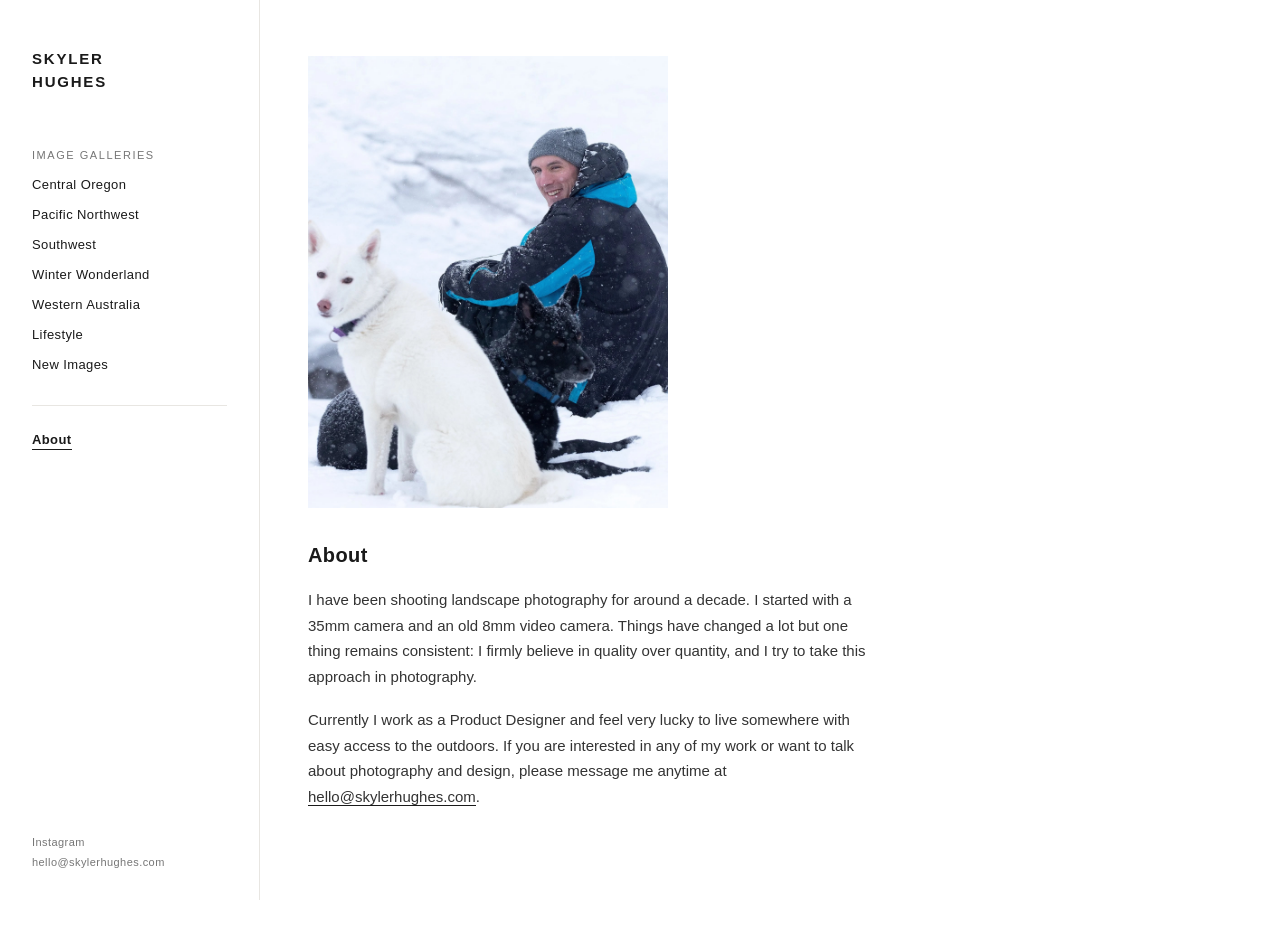
==== about/index.html @ 617a2b66 "Fix multi-page SEO build and improve on-page SEO The previous commit rewrote app.js for a per-page a" ====
<!DOCTYPE html>
<html lang="en">
<head>
<meta charset="UTF-8">
<meta name="viewport" content="width=device-width, initial-scale=1.0">
<title>About | Skyler Hughes Photography</title>
<meta name="description" content="I have been shooting landscape photography for around a decade. I started with a 35mm camera and an old 8mm video camera. Things have changed a lot but…">
<link rel="canonical" href="https://skylerhughes.github.io/skyler-hughes-photography/about/">

<meta property="og:type" content="website">
<meta property="og:title" content="About | Skyler Hughes Photography">
<meta property="og:description" content="I have been shooting landscape photography for around a decade. I started with a 35mm camera and an old 8mm video camera. Things have changed a lot but…">
<meta property="og:url" content="https://skylerhughes.github.io/skyler-hughes-photography/about/">
<meta property="og:image" content="https://skylerhughes.github.io/skyler-hughes-photography/images/skyler-hughes-portrait.jpg">

<meta name="twitter:card" content="summary_large_image">
<meta name="twitter:title" content="About | Skyler Hughes Photography">
<meta name="twitter:description" content="I have been shooting landscape photography for around a decade. I started with a 35mm camera and an old 8mm video camera. Things have changed a lot but…">
<meta name="twitter:image" content="https://skylerhughes.github.io/skyler-hughes-photography/images/skyler-hughes-portrait.jpg">

<link rel="stylesheet" href="../css/style.css">
</head>
<body>

<button id="nav-toggle" class="nav-toggle" aria-label="Toggle navigation" aria-expanded="false">
  <span></span><span></span><span></span>
</button>

<aside class="sidebar" id="sidebar">
  <div class="sidebar-inner">
    
<a href="../" class="site-name">Skyler<br>Hughes</a>

    <nav class="site-nav" aria-label="Primary">
      <div class="nav-group">
        <span class="nav-group-label">Image Galleries</span>
        <ul>
          <li><a href="../central-oregon/" class="nav-link">Central Oregon</a></li>
          <li><a href="../pacific-northwest/" class="nav-link">Pacific Northwest</a></li>
          <li><a href="../southwest/" class="nav-link">Southwest</a></li>
          <li><a href="../winter-wonderland/" class="nav-link">Winter Wonderland</a></li>
          <li><a href="../western-australia/" class="nav-link">Western Australia</a></li>
          <li><a href="../lifestyle/" class="nav-link">Lifestyle</a></li>
          <li><a href="../new-images/" class="nav-link">New Images</a></li>
        </ul>
      </div>
      <ul class="nav-flat">
        <li><a href="../about/" class="nav-link active">About</a></li>
      </ul>
    </nav>

    <div class="sidebar-footer">
      <a href="https://www.instagram.com/skylerhughesphoto" target="_blank" rel="noopener">Instagram</a>
      <a href="mailto:hello@skylerhughes.com">hello@skylerhughes.com</a>
    </div>
  </div>
</aside>

<main id="main-content" class="main-content">
  <div class="about-page">
    <img class="about-photo" src="../images/skyler-hughes-portrait.jpg" alt="Skyler Hughes">
    <h1>About</h1>
    <p>I have been shooting landscape photography for around a decade. I started with a 35mm camera and an old 8mm video camera. Things have changed a lot but one thing remains consistent: I firmly believe in quality over quantity, and I try to take this approach in photography.</p>
    <p>Currently I work as a Product Designer and feel very lucky to live somewhere with easy access to the outdoors. If you are interested in any of my work or want to talk about photography and design, please message me anytime at <a href="mailto:hello@skylerhughes.com">hello@skylerhughes.com</a>.</p>
  </div>
</main>

<div id="lightbox" class="lightbox" hidden>
  <button class="lightbox-close" aria-label="Close">&times;</button>
  <button class="lightbox-prev" aria-label="Previous">&#8249;</button>
  <img class="lightbox-img" src="" alt="">
  <button class="lightbox-next" aria-label="Next">&#8250;</button>
</div>

<script>window.PAGE = {"type": "about", "depth": 1};</script>
<script src="../js/data.js"></script>
<script src="../js/app.js"></script>
</body>
</html>
---- css/style.css ----
:root {
  --sidebar-width: 260px;
  --bg: #ffffff;
  --text: #1a1a1a;
  --muted: #767676;
  --border: #e8e6e2;
  --accent: #1a1a1a;
  --font: "Helvetica Neue", Helvetica, Arial, sans-serif;
}

* { box-sizing: border-box; }

html, body {
  margin: 0;
  padding: 0;
  background: var(--bg);
  color: var(--text);
  font-family: var(--font);
  -webkit-font-smoothing: antialiased;
}

a { color: inherit; text-decoration: none; }

ul { list-style: none; margin: 0; padding: 0; }

img { max-width: 100%; display: block; }

.sr-only {
  position: absolute;
  width: 1px;
  height: 1px;
  padding: 0;
  margin: -1px;
  overflow: hidden;
  clip: rect(0, 0, 0, 0);
  white-space: nowrap;
  border: 0;
}

/* ---------- Sidebar ---------- */

.sidebar {
  position: fixed;
  top: 0;
  left: 0;
  bottom: 0;
  width: var(--sidebar-width);
  border-right: 1px solid var(--border);
  overflow-y: auto;
  z-index: 100;
  background: var(--bg);
}

.sidebar-inner {
  display: flex;
  flex-direction: column;
  min-height: 100%;
  padding: 48px 32px 32px;
}

.site-name {
  font-size: 15px;
  font-weight: 600;
  letter-spacing: 0.12em;
  text-transform: uppercase;
  line-height: 1.5;
  margin-bottom: 56px;
}

.site-nav {
  flex: 1;
}

.nav-group-label {
  display: block;
  font-size: 11px;
  letter-spacing: 0.14em;
  text-transform: uppercase;
  color: var(--muted);
  margin-bottom: 14px;
}

.nav-group ul {
  margin-bottom: 32px;
}

.site-nav li {
  margin-bottom: 12px;
}

.site-nav a {
  font-size: 13px;
  letter-spacing: 0.03em;
  color: var(--text);
  padding-bottom: 2px;
  border-bottom: 1px solid transparent;
  transition: border-color 0.15s ease, color 0.15s ease;
}

.site-nav a:hover {
  border-color: var(--text);
}

.site-nav a.active {
  font-weight: 600;
  border-color: var(--text);
}

.nav-flat {
  padding-top: 4px;
  border-top: 1px solid var(--border);
}

.nav-flat li:first-child { margin-top: 20px; }

.sidebar-footer {
  display: flex;
  flex-direction: column;
  gap: 8px;
  font-size: 11px;
  letter-spacing: 0.04em;
  color: var(--muted);
  padding-top: 32px;
}

.sidebar-footer a:hover { color: var(--text); }

/* ---------- Mobile nav toggle ---------- */

.nav-toggle {
  display: none;
  position: fixed;
  top: 18px;
  left: 18px;
  z-index: 200;
  width: 36px;
  height: 36px;
  background: var(--bg);
  border: 1px solid var(--border);
  border-radius: 4px;
  flex-direction: column;
  align-items: center;
  justify-content: center;
  gap: 5px;
  cursor: pointer;
}

.nav-toggle span {
  display: block;
  width: 18px;
  height: 1.5px;
  background: var(--text);
}

/* ---------- Main content ---------- */

.main-content {
  margin-left: var(--sidebar-width);
  padding: 56px 48px 100px;
  min-height: 100vh;
}

.page-title {
  font-size: 24px;
  font-weight: 500;
  letter-spacing: -0.01em;
  color: var(--text);
  margin: 0 0 28px;
}

/* Image grid: justified rows, fixed row height, no cropping */

.grid {
  display: flex;
  flex-direction: column;
  gap: 6px;
}

.grid-row {
  display: flex;
  gap: 6px;
}

.grid-row.grid-row--fill .grid-item {
  flex: 1 1 0;
  min-width: 0;
}

.grid-row:not(.grid-row--fill) .grid-item {
  flex: 0 0 auto;
}

.grid-item {
  cursor: pointer;
  overflow: hidden;
  background: #f4f3f1;
  height: var(--row-height, 260px);
}

.grid-item img {
  width: 100%;
  height: 100%;
  object-fit: cover;
  transition: transform 0.4s ease;
}

.grid-item:hover img {
  transform: scale(1.04);
}

/* About page */

.about-page {
  max-width: 720px;
}

.about-photo {
  width: 100%;
  max-width: 360px;
  height: auto;
  margin-bottom: 36px;
}

.about-page h1 {
  font-size: 20px;
  letter-spacing: 0.02em;
  margin: 0 0 20px;
}

.about-page p {
  font-size: 15px;
  line-height: 1.7;
  color: #333;
  margin: 0 0 18px;
  max-width: 560px;
}

.about-page a {
  border-bottom: 1px solid var(--text);
}

/* Home hero */

.home-intro {
  margin-bottom: 32px;
  max-width: 560px;
}

.home-intro p {
  font-size: 14px;
  line-height: 1.6;
  color: var(--muted);
}

/* ---------- Lightbox ---------- */

.lightbox {
  position: fixed;
  inset: 0;
  background: rgba(10, 10, 10, 0.95);
  display: flex;
  align-items: center;
  justify-content: center;
  z-index: 500;
}

.lightbox[hidden] { display: none; }

.lightbox-img {
  max-width: 90vw;
  max-height: 88vh;
  object-fit: contain;
}

.lightbox-close,
.lightbox-prev,
.lightbox-next {
  position: absolute;
  background: none;
  border: none;
  color: #fff;
  font-size: 32px;
  cursor: pointer;
  line-height: 1;
  padding: 12px;
}

.lightbox-close { top: 16px; right: 24px; font-size: 28px; }
.lightbox-prev { left: 12px; top: 50%; transform: translateY(-50%); font-size: 48px; }
.lightbox-next { right: 12px; top: 50%; transform: translateY(-50%); font-size: 48px; }

/* ---------- Responsive ---------- */

@media (max-width: 860px) {
  .nav-toggle { display: flex; }

  .sidebar {
    transform: translateX(-100%);
    transition: transform 0.25s ease;
    box-shadow: 2px 0 12px rgba(0,0,0,0.08);
  }

  .sidebar.open {
    transform: translateX(0);
  }

  .main-content {
    margin-left: 0;
    padding: 90px 20px 80px;
  }

  .grid, .grid-row {
    gap: 4px;
  }
}
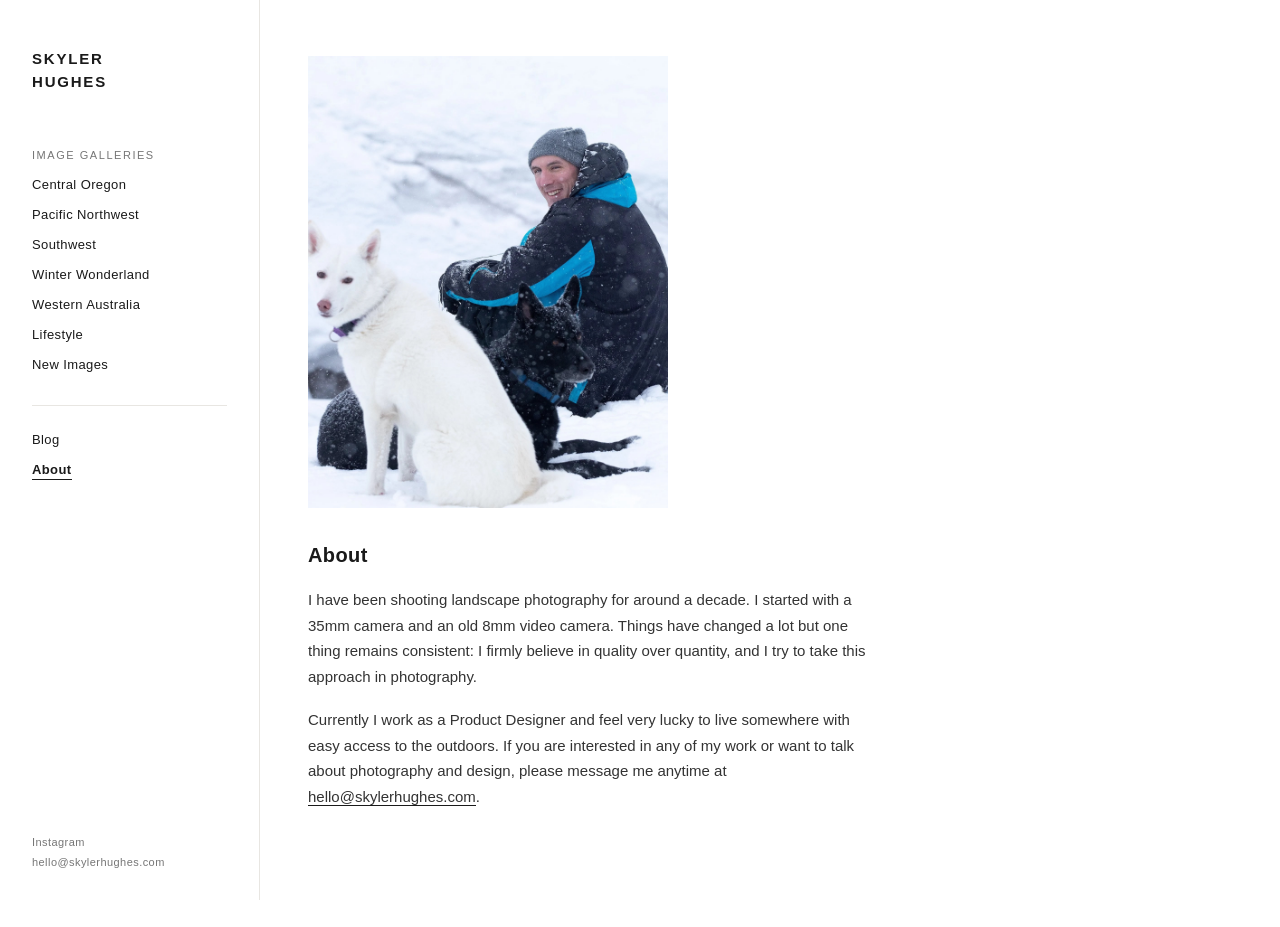
==== commit 70edb6e9: "Add blog and a Tour du Mont Blanc trip report - Add a blog section (index + post pages) to build_sit" ====
--- a/about/index.html
+++ b/about/index.html
@@ -5,20 +5,22 @@
 <meta name="viewport" content="width=device-width, initial-scale=1.0">
 <title>About | Skyler Hughes Photography</title>
 <meta name="description" content="I have been shooting landscape photography for around a decade. I started with a 35mm camera and an old 8mm video camera. Things have changed a lot but…">
-<link rel="canonical" href="https://skylerhughes.github.io/skyler-hughes-photography/about/">
+<link rel="canonical" href="https://skylerhughesphotography.com/about/">
+<link rel="icon" type="image/svg+xml" href="../favicon.svg">
 
 <meta property="og:type" content="website">
 <meta property="og:title" content="About | Skyler Hughes Photography">
 <meta property="og:description" content="I have been shooting landscape photography for around a decade. I started with a 35mm camera and an old 8mm video camera. Things have changed a lot but…">
-<meta property="og:url" content="https://skylerhughes.github.io/skyler-hughes-photography/about/">
-<meta property="og:image" content="https://skylerhughes.github.io/skyler-hughes-photography/images/skyler-hughes-portrait.jpg">
+<meta property="og:url" content="https://skylerhughesphotography.com/about/">
+<meta property="og:image" content="https://skylerhughesphotography.com/images/skyler-hughes-portrait.jpg">
 
 <meta name="twitter:card" content="summary_large_image">
 <meta name="twitter:title" content="About | Skyler Hughes Photography">
 <meta name="twitter:description" content="I have been shooting landscape photography for around a decade. I started with a 35mm camera and an old 8mm video camera. Things have changed a lot but…">
-<meta name="twitter:image" content="https://skylerhughes.github.io/skyler-hughes-photography/images/skyler-hughes-portrait.jpg">
+<meta name="twitter:image" content="https://skylerhughesphotography.com/images/skyler-hughes-portrait.jpg">
 
 <link rel="stylesheet" href="../css/style.css">
+<script type="application/ld+json">{"@context": "https://schema.org", "@type": "Person", "name": "Skyler Hughes", "url": "https://skylerhughesphotography.com/", "image": "https://skylerhughesphotography.com/images/skyler-hughes-portrait.jpg", "email": "hello@skylerhughes.com", "jobTitle": "Photographer", "sameAs": ["https://www.instagram.com/skylerhughesphoto"]}</script>
 </head>
 <body>
 
@@ -45,6 +47,7 @@
         </ul>
       </div>
       <ul class="nav-flat">
+        <li><a href="../blog/" class="nav-link">Blog</a></li>
         <li><a href="../about/" class="nav-link active">About</a></li>
       </ul>
     </nav>
--- a/css/style.css
+++ b/css/style.css
@@ -252,6 +252,142 @@
   color: var(--muted);
 }
 
+/* ---------- Blog ---------- */
+
+.blog-list {
+  display: flex;
+  flex-direction: column;
+  max-width: 760px;
+}
+
+.blog-item {
+  display: flex;
+  align-items: flex-start;
+  gap: 24px;
+  padding: 28px 0;
+  border-bottom: 1px solid var(--border);
+}
+
+.blog-item:first-child {
+  padding-top: 0;
+}
+
+.blog-item-cover {
+  flex: none;
+  width: 160px;
+  height: 110px;
+  object-fit: cover;
+  background: #f4f3f1;
+}
+
+.blog-item-body {
+  flex: 1;
+  min-width: 0;
+}
+
+.blog-item-title {
+  font-size: 18px;
+  font-weight: 500;
+  letter-spacing: -0.01em;
+  color: var(--text);
+  margin: 0 0 6px;
+}
+
+.blog-item:hover .blog-item-title {
+  text-decoration: underline;
+}
+
+.blog-item-meta {
+  font-size: 12px;
+  letter-spacing: 0.03em;
+  color: var(--muted);
+  margin-bottom: 10px;
+}
+
+.blog-item-excerpt {
+  font-size: 14px;
+  line-height: 1.6;
+  color: #333;
+  margin: 0;
+}
+
+.blog-post {
+  max-width: 640px;
+}
+
+.blog-post-cover {
+  width: 100%;
+  height: auto;
+  margin-bottom: 28px;
+  background: #f4f3f1;
+}
+
+.blog-post h1 {
+  font-size: 26px;
+  font-weight: 500;
+  letter-spacing: -0.01em;
+  margin: 0 0 10px;
+}
+
+.blog-post-meta {
+  font-size: 12px;
+  letter-spacing: 0.03em;
+  color: var(--muted);
+  margin-bottom: 28px;
+}
+
+.blog-post p {
+  font-size: 15px;
+  line-height: 1.7;
+  color: #333;
+  margin: 0 0 18px;
+}
+
+.blog-post--essay {
+  max-width: 900px;
+}
+
+.day-section {
+  margin-top: 40px;
+  padding-top: 32px;
+  border-top: 1px solid var(--border);
+}
+
+.day-section h2 {
+  font-size: 18px;
+  font-weight: 500;
+  letter-spacing: -0.01em;
+  margin: 0 0 12px;
+}
+
+.day-section > p {
+  font-size: 14px;
+  line-height: 1.6;
+  color: var(--muted);
+  margin: 0 0 18px;
+}
+
+.day-hero {
+  width: 100%;
+  height: auto;
+  margin-bottom: 6px;
+  background: #f4f3f1;
+}
+
+.day-photos {
+  display: grid;
+  grid-template-columns: repeat(auto-fill, minmax(240px, 1fr));
+  gap: 6px;
+}
+
+.day-photos img {
+  width: 100%;
+  height: auto;
+  aspect-ratio: 1;
+  object-fit: cover;
+  background: #f4f3f1;
+}
+
 /* ---------- Lightbox ---------- */
 
 .lightbox {
@@ -304,6 +440,10 @@
     transform: translateX(0);
   }
 
+  .sidebar-inner {
+    padding-top: 90px;
+  }
+
   .main-content {
     margin-left: 0;
     padding: 90px 20px 80px;
@@ -312,4 +452,15 @@
   .grid, .grid-row {
     gap: 4px;
   }
-}
+
+  .blog-item {
+    flex-direction: column;
+    gap: 14px;
+  }
+
+  .blog-item-cover {
+    width: 100%;
+    height: auto;
+    aspect-ratio: 16 / 10;
+  }
+}
